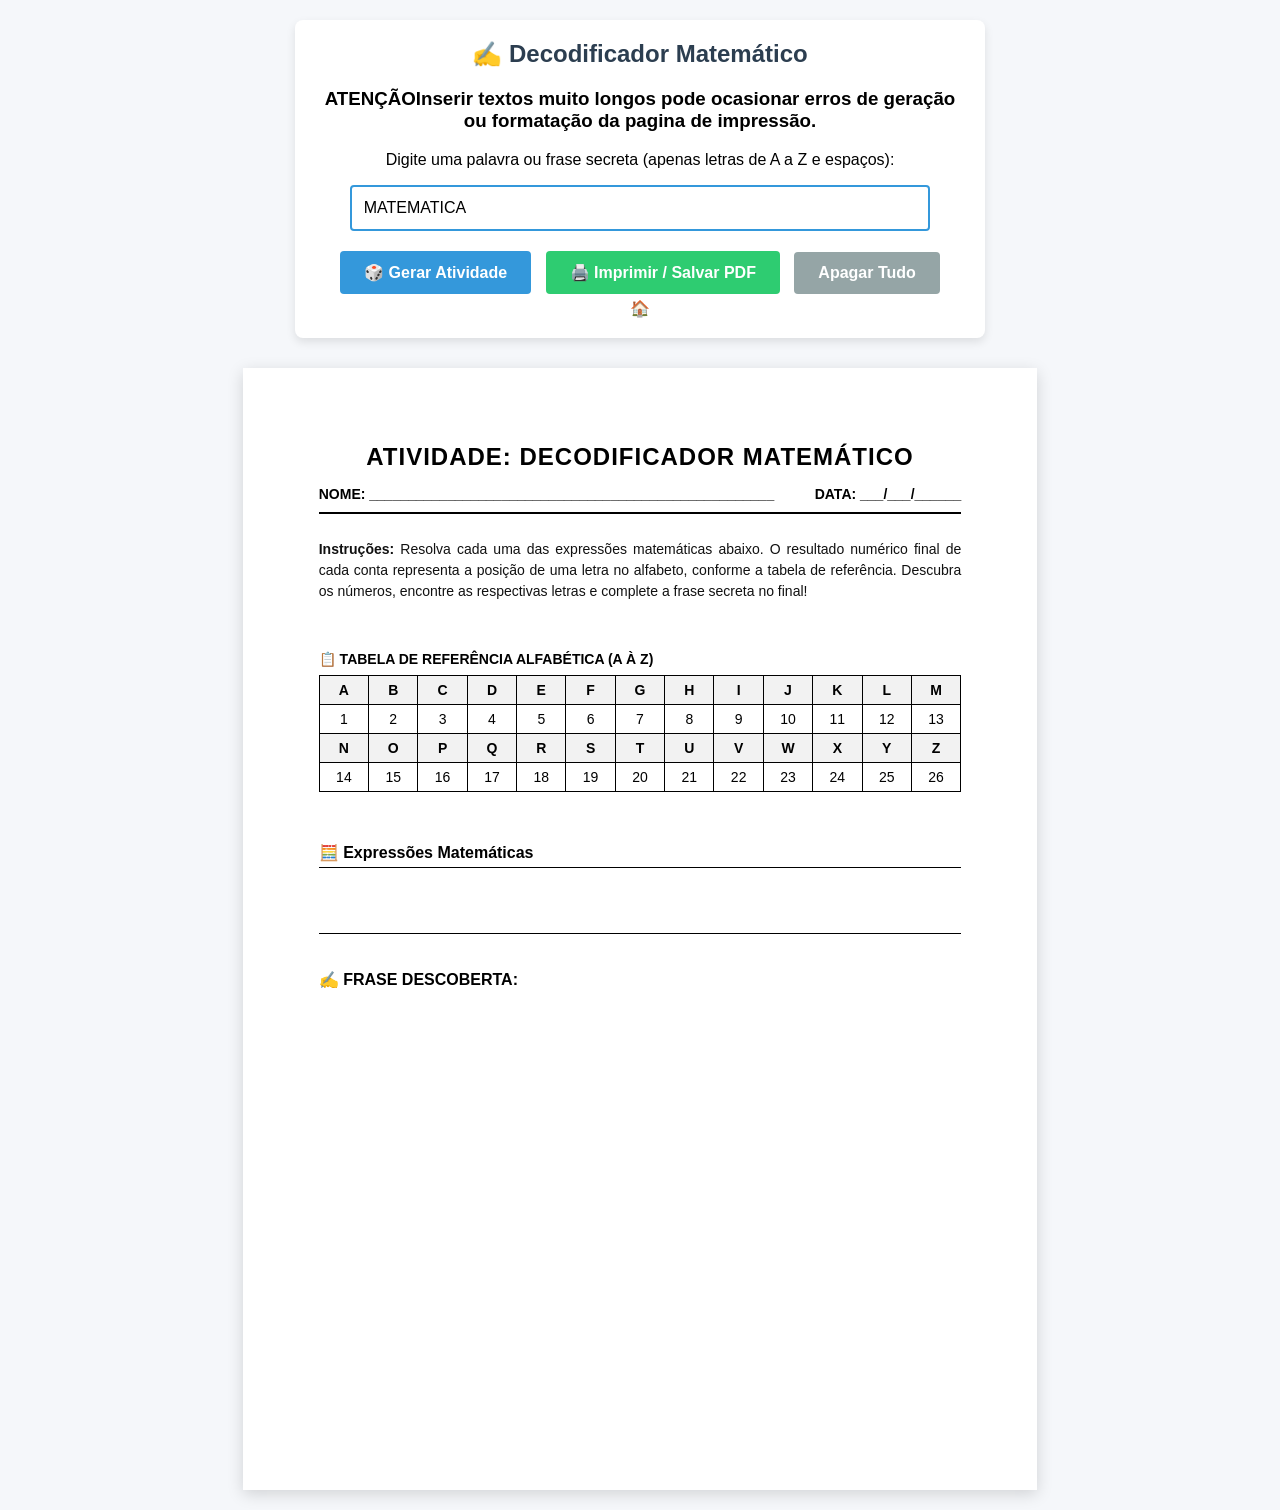
==== frases/index.html @ 12d1a365 "Update index.html" ====
<!DOCTYPE html>
<html lang="pt-BR">
<head>
    <meta charset="UTF-8">
    <meta name="viewport" content="width=device-width, initial-scale=1.0">
    <title>Decodificador Matemático</title>
    <!-- Vinculação do arquivo CSS externo -->
    <link rel="stylesheet" href="style.css">
</head>
<body>

    <!-- Painel de Entrada de Texto (Não aparece no papel) -->
    <div class="no-print-area">
        <h2>✍️ Decodificador Matemático</h2>
        <h3><strong>ATENÇÃO</strong>Inserir textos muito longos pode ocasionar erros de geração ou formatação da pagina de impressão.</h3>
        <p>Digite uma palavra ou frase secreta (apenas letras de A a Z e espaços):</p>
        <input type="text" id="userPhrase" class="input-box" value="MATEMATICA" placeholder="Ex: ESTUDAR E BOM">
        <br>
        
        <!-- Botões Separados conforme solicitado -->
        <button class="btn" style="background-color: #3498db;" onclick="buildActivity()">🎲 Gerar Atividade</button>
        <button class="btn" style="background-color: #2ecc71;" onclick="window.print()">🖨️ Imprimir / Salvar PDF</button>
        <button class="btn" style="background-color: #95a5a6;" onclick="document.getElementById('userPhrase').value=''; document.getElementById('userPhrase').focus();">Apagar Tudo</button>
        <a href="https://profpablosanches.github.io/bingo/index.html" class="btn">🏠</a>
    </div>

    <!-- Página Única de Atividade (A4) -->
    <div class="a4-page">
        <div class="header">
            <h1>ATIVIDADE: DECODIFICADOR MATEMÁTICO</h1>
            <div class="student-info">
                <span>NOME: ____________________________________________________</span>
                <span>DATA: ___/___/______</span>
            </div>
        </div>

        <div class="instructions">
            <strong>Instruções:</strong> Resolva cada uma das expressões matemáticas abaixo. O resultado numérico final de cada conta representa a posição de uma letra no alfabeto, conforme a tabela de referência. Descubra os números, encontre as respectivas letras e complete a frase secreta no final!
        </div>

        <!-- Tabela Fixa de Referência Alfabética -->
        <div class="alphabet-table-wrapper">
            <h3>📋 Tabela de Referência Alfabética (A à Z)</h3>
            <table class="alphabet-table">
                <tr>
                    <th>A</th><th>B</th><th>C</th><th>D</th><th>E</th><th>F</th><th>G</th><th>H</th><th>I</th><th>J</th><th>K</th><th>L</th><th>M</th>
                </tr>
                <tr>
                    <td>1</td><td>2</td><td>3</td><td>4</td><td>5</td><td>6</td><td>7</td><td>8</td><td>9</td><td>10</td><td>11</td><td>12</td><td>13</td>
                </tr>
                <tr>
                    <th>N</th><th>O</th><th>P</th><th>Q</th><th>R</th><th>S</th><th>T</th><th>U</th><th>V</th><th>W</th><th>X</th><th>Y</th><th>Z</th>
                </tr>
                <tr>
                    <td>14</td><td>15</td><td>16</td><td>17</td><td>18</td><td>19</td><td>20</td><td>21</td><td>22</td><td>23</td><td>24</td><td>25</td><td>26</td>
                </tr>
            </table>
        </div>

        <!-- Seção Dinâmica de Perguntas -->
        <div class="questions-container">
            <h3>🧮 Expressões Matemáticas</h3>
            <div class="questions-grid" id="mathQuestions">
                <!-- Preenchido dinamicamente via JS -->
            </div>
        </div>

        <!-- Lacunas Dinâmicas para a Palavra Final -->
        <div class="phrase-answer-zone">
            <p>✍️ FRASE DESCOBERTA:</p>
            <div class="letter-slots" id="answerSlots">
                <!-- Preenchido dinamicamente via JS -->
            </div>
        </div>
    </div>

    <!-- Vinculação do arquivo JavaScript externo -->
    <script src="script.js"></script>
</body>
</html>
---- frases/style.css ----
/* --- Configurações Gerais de Tela --- */
body {
    font-family: 'Segoe UI', Arial, sans-serif;
    background-color: #f5f7fa;
    margin: 0;
    padding: 20px;
    display: flex;
    flex-direction: column;
    align-items: center;
}

/* Painel de Entrada do Professor (Ocultado na Impressão) */
.no-print-area {
    background: white;
    padding: 20px;
    border-radius: 8px;
    box-shadow: 0 4px 10px rgba(0,0,0,0.1);
    margin-bottom: 30px;
    width: 100%;
    max-width: 650px;
    text-align: center;
}

.no-print-area h2 { 
    margin-top: 0; 
    color: #2c3e50; 
}

.input-box {
    width: 85%;
    padding: 12px;
    font-size: 16px;
    border: 2px solid #3498db;
    border-radius: 4px;
    text-transform: uppercase;
    margin-bottom: 15px;
    outline: none;
}

.btn {
    color: white;
    padding: 12px 24px;
    font-size: 16px;
    border: none;
    border-radius: 4px;
    cursor: pointer;
    font-weight: bold;
    transition: background 0.2s;
    margin: 5px;
}

.btn:hover { 
    filter: brightness(0.9);
}

/* --- Estrutura da Folha de Impressão A4 --- */
.a4-page {
    background: white;
    width: 210mm;
    min-height: 297mm;
    padding: 20mm;
    box-sizing: border-box;
    box-shadow: 0 4px 15px rgba(0,0,0,0.15);
    display: flex;
    flex-direction: column;
    align-items: center;
}

.header {
    width: 100%;
    border-bottom: 2px solid #000;
    padding-bottom: 10px;
    margin-bottom: 25px;
}

.header h1 { 
    margin: 0; 
    font-size: 24px; 
    text-align: center; 
    letter-spacing: 1px; 
}

.student-info {
    display: flex;
    justify-content: space-between;
    margin-top: 15px;
    font-size: 14px;
    font-weight: bold;
}

.instructions {
    font-size: 14px;
    color: #111;
    margin-bottom: 20px;
    line-height: 1.5;
    text-align: justify;
}

/* Tabela de Referência A-Z */
.alphabet-table-wrapper {
    margin: 15px 0 35px 0;
    width: 100%;
}

.alphabet-table-wrapper h3 {
    font-size: 14px;
    margin-bottom: 8px;
    text-transform: uppercase;
}

.alphabet-table {
    width: 100%;
    border-collapse: collapse;
    text-align: center;
}

.alphabet-table th, .alphabet-table td {
    border: 1px solid #000;
    padding: 6px 2px;
    font-size: 14px;
}

.alphabet-table th {
    background-color: #f2f2f2;
    font-weight: bold;
}

/* Estrutura das Questões Matemáticas */
.questions-container {
    width: 100%;
}

.questions-container h3 {
    border-bottom: 1px solid #000;
    padding-bottom: 5px;
    margin-bottom: 20px;
    font-size: 16px;
}

.questions-grid {
    display: grid;
    grid-template-columns: 1fr 1fr;
    gap: 22px 40px;
}

.question-item {
    font-size: 16px;
    display: flex;
    align-items: center;
}

.blank-line {
    flex-grow: 1;
    border-bottom: 1px dashed #000;
    margin-left: 8px;
    height: 20px;
}

/* Espaço para a resposta da Frase Secreta */
.phrase-answer-zone {
    width: 100%;
    margin-top: 45px;
    border-top: 1px solid #000;
    padding-top: 20px;
}

.phrase-answer-zone p {
    font-weight: bold;
    font-size: 16px;
    margin-bottom: 15px;
}

/* Formatação inteligente para que as lacunas caibam na folha A4 com espaçamento simples */
.letter-slots {
    font-size: 22px;
    line-height: 1; /* Configurado para espaçamento simples */
    display: flex;
    flex-wrap: wrap; 
    gap: 15px 2px;  
}

/* Alinhamento visual das lacunas individuais */
.letter-slots span {
    display: inline-block;
    white-space: nowrap; 
}

/* --- Regras para Impressão Física 🖨️ --- */
@media print {
    body { 
        background-color: transparent; 
        padding: 0; 
    }
    .no-print-area { 
        display: none !important; 
    }
    .a4-page { 
        box-shadow: none; 
        padding: 0; 
        width: 100%; 
        min-height: auto; 
    }
    .questions-grid { 
        page-break-inside: avoid; 
    }
}
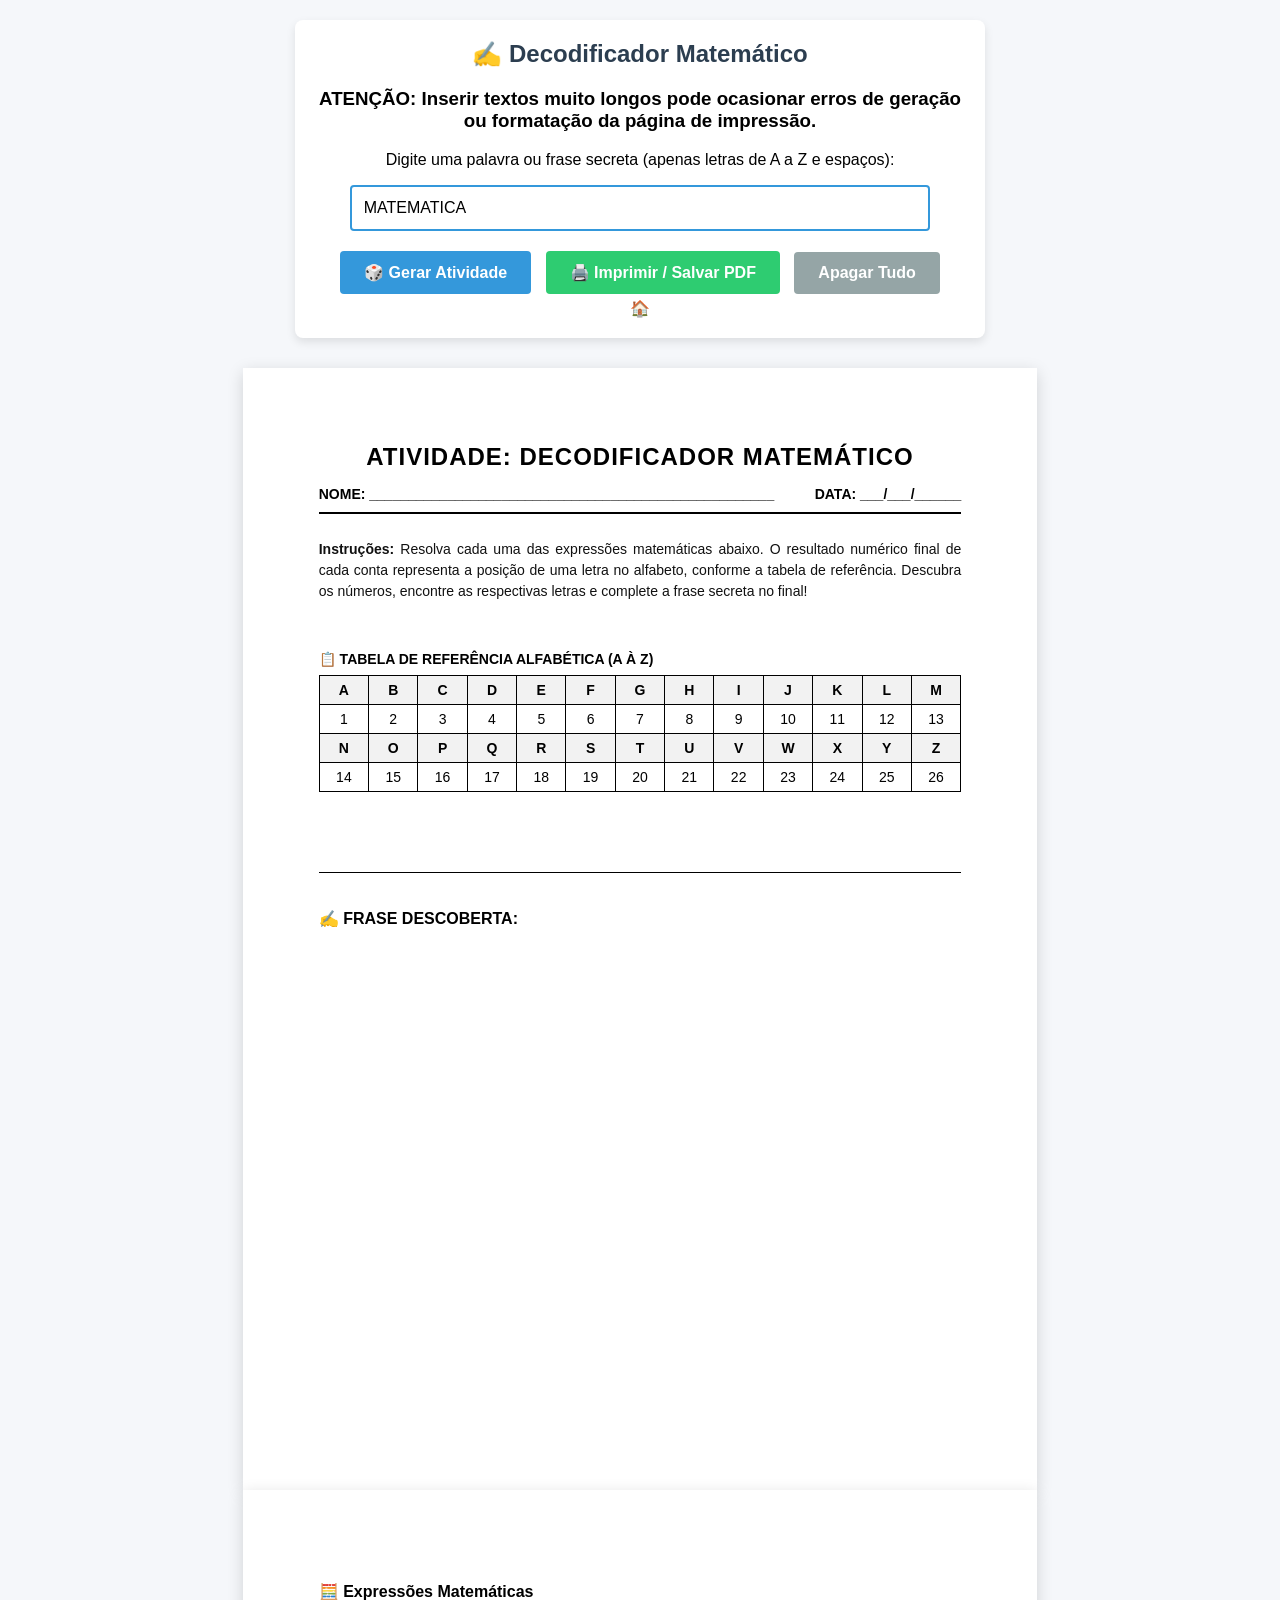
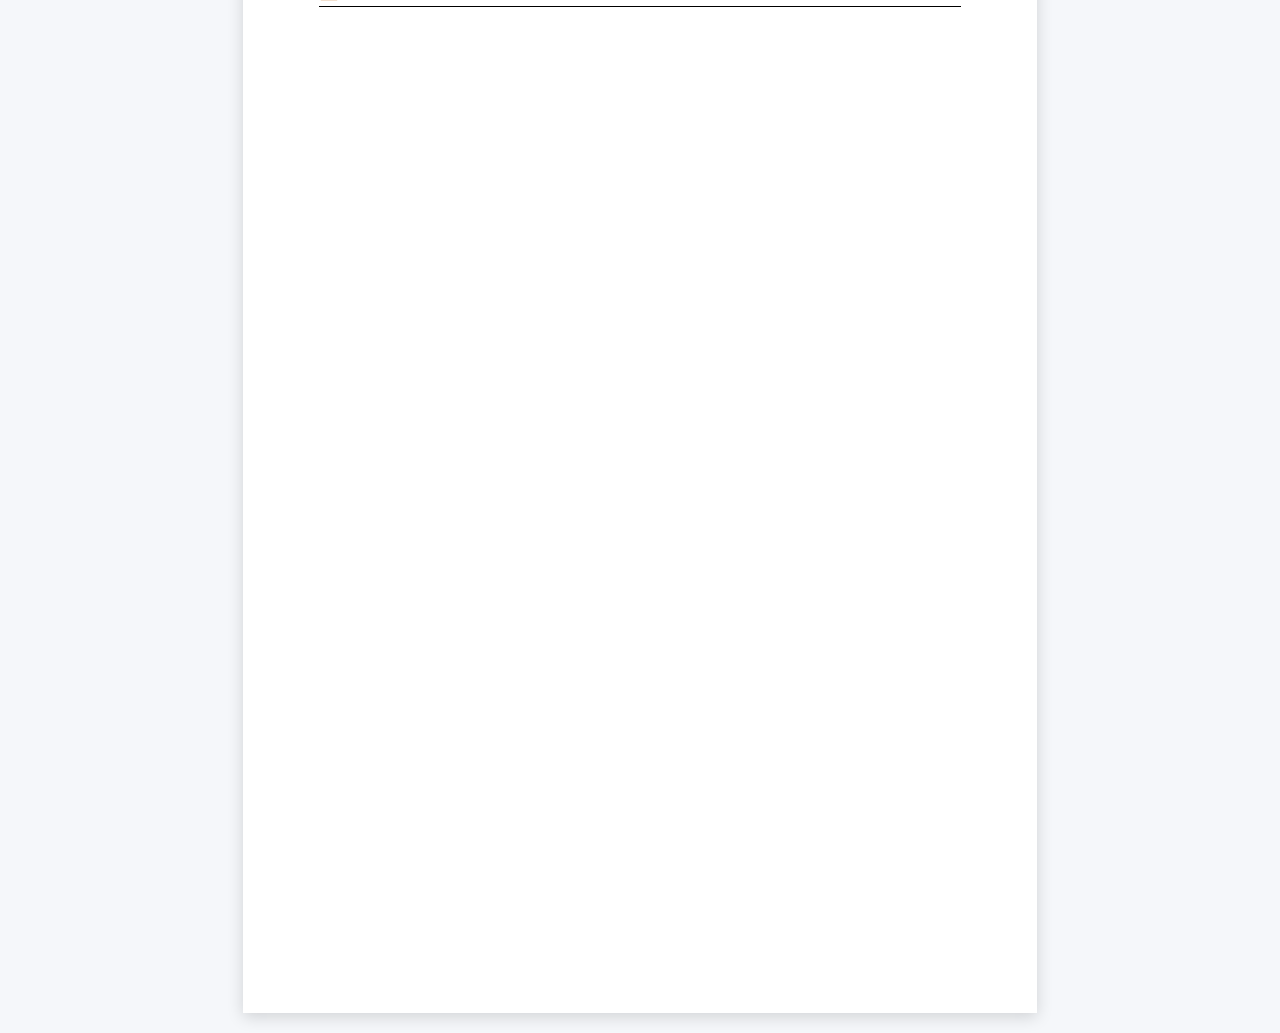
==== commit 4ce73cb3: "Update index.html" ====
--- a/frases/index.html
+++ b/frases/index.html
@@ -12,19 +12,19 @@
     <!-- Painel de Entrada de Texto (Não aparece no papel) -->
     <div class="no-print-area">
         <h2>✍️ Decodificador Matemático</h2>
-        <h3><strong>ATENÇÃO</strong>Inserir textos muito longos pode ocasionar erros de geração ou formatação da pagina de impressão.</h3>
+        <h3><strong>ATENÇÃO:</strong> Inserir textos muito longos pode ocasionar erros de geração ou formatação da página de impressão.</h3>
         <p>Digite uma palavra ou frase secreta (apenas letras de A a Z e espaços):</p>
         <input type="text" id="userPhrase" class="input-box" value="MATEMATICA" placeholder="Ex: ESTUDAR E BOM">
         <br>
         
-        <!-- Botões Separados conforme solicitado -->
+        <!-- Botões Separados -->
         <button class="btn" style="background-color: #3498db;" onclick="buildActivity()">🎲 Gerar Atividade</button>
         <button class="btn" style="background-color: #2ecc71;" onclick="window.print()">🖨️ Imprimir / Salvar PDF</button>
         <button class="btn" style="background-color: #95a5a6;" onclick="document.getElementById('userPhrase').value=''; document.getElementById('userPhrase').focus();">Apagar Tudo</button>
         <a href="https://profpablosanches.github.io/bingo/index.html" class="btn">🏠</a>
     </div>
 
-    <!-- Página Única de Atividade (A4) -->
+    <!-- PÁGINA 1 (A4) - Cabeçalho, Orientações, Tabela e Frase Descoberta -->
     <div class="a4-page">
         <div class="header">
             <h1>ATIVIDADE: DECODIFICADOR MATEMÁTICO</h1>
@@ -57,18 +57,21 @@
             </table>
         </div>
 
-        <!-- Seção Dinâmica de Perguntas -->
+        <!-- Espaço para a resposta da Frase Secreta (Mudou para antes das expressões) -->
+        <div class="phrase-answer-zone">
+            <p>✍️ FRASE DESCOBERTA:</p>
+            <div class="letter-slots" id="answerSlots">
+                <!-- Preenchido dinamicamente via JS -->
+            </div>
+        </div>
+    </div>
+
+    <!-- PÁGINA 2 (A4) - Apenas as Expressões Matemáticas -->
+    <div class="a4-page">
+        <!-- Seção Dinâmica de Perguntas (Agora isolada e empurrada corretamente) -->
         <div class="questions-container">
             <h3>🧮 Expressões Matemáticas</h3>
             <div class="questions-grid" id="mathQuestions">
-                <!-- Preenchido dinamicamente via JS -->
-            </div>
-        </div>
-
-        <!-- Lacunas Dinâmicas para a Palavra Final -->
-        <div class="phrase-answer-zone">
-            <p>✍️ FRASE DESCOBERTA:</p>
-            <div class="letter-slots" id="answerSlots">
                 <!-- Preenchido dinamicamente via JS -->
             </div>
         </div>
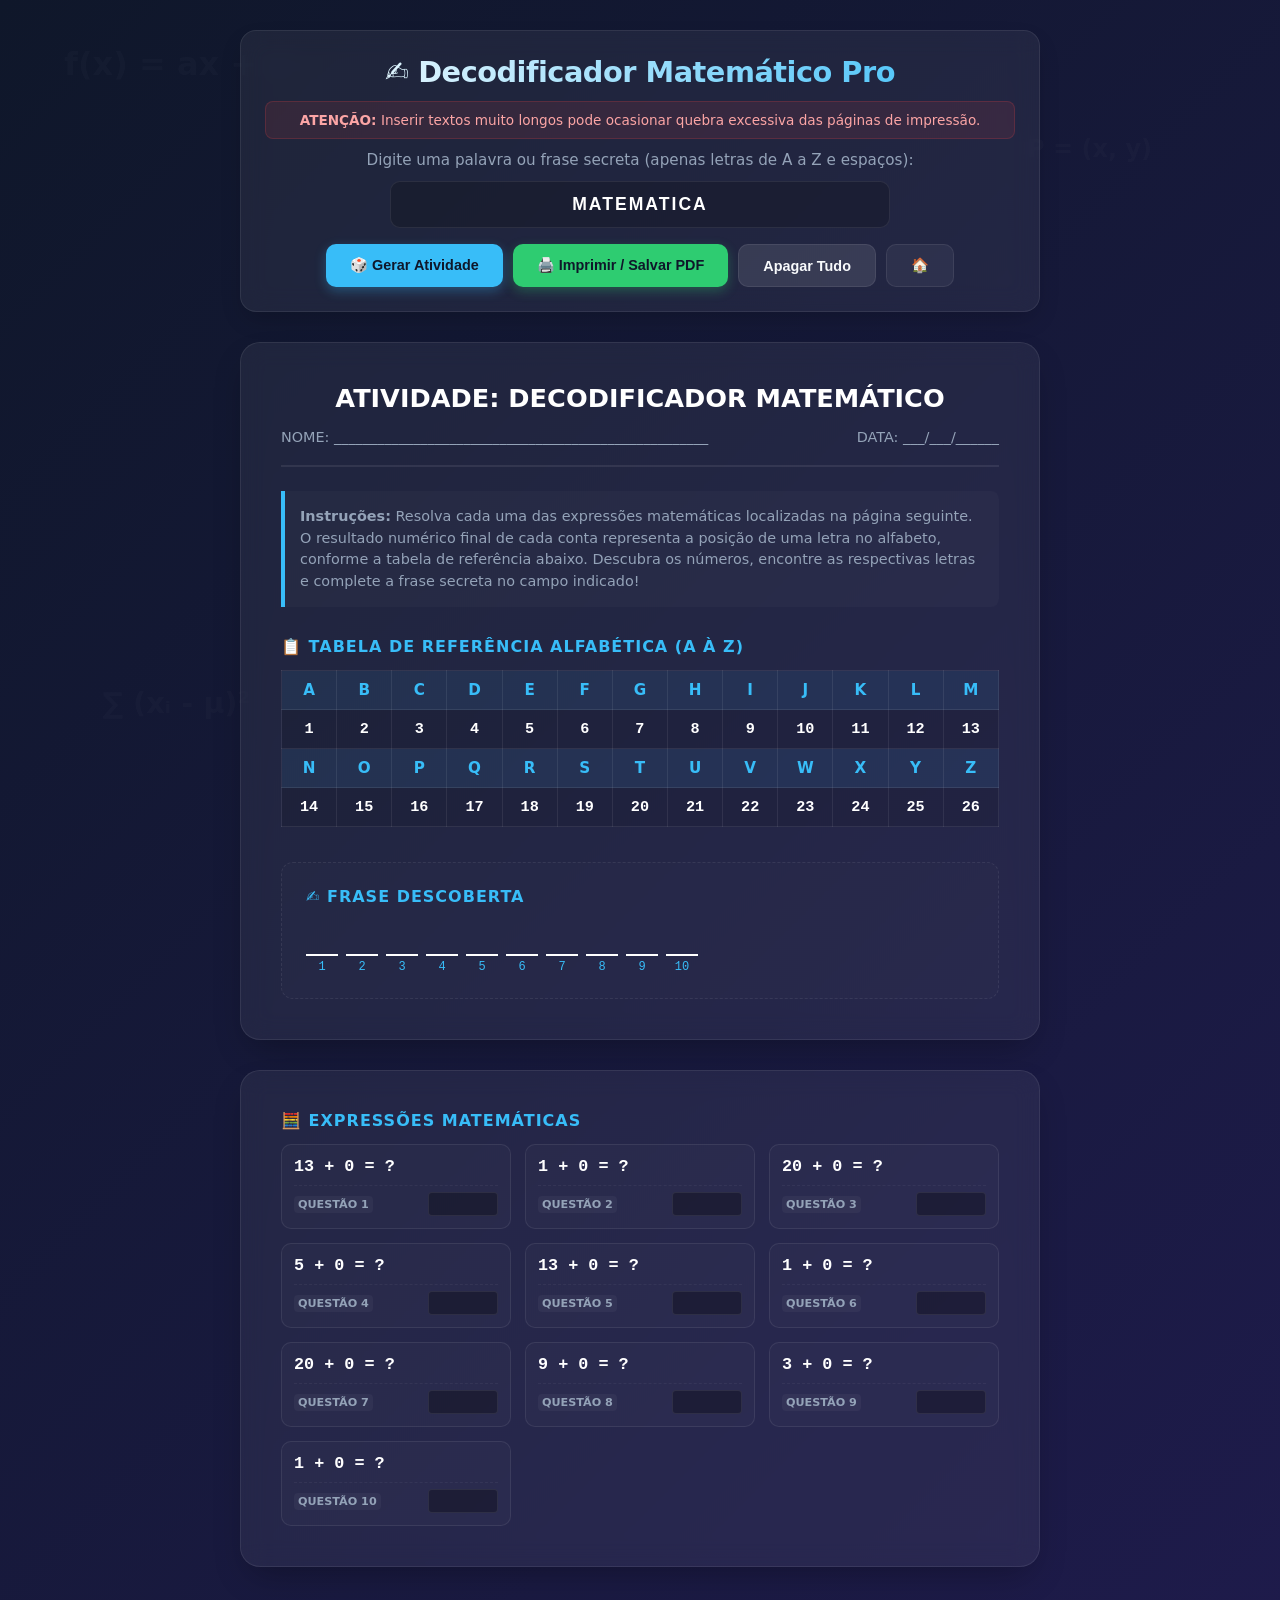
==== commit efa87415: "Update index.html Alterações:  ø Template; ø Formatação de Impressão." ====
--- a/frases/index.html
+++ b/frases/index.html
@@ -1,30 +1,357 @@
 <!DOCTYPE html>
-<html lang="pt-BR">
+<html lang="pt-br">
 <head>
     <meta charset="UTF-8">
     <meta name="viewport" content="width=device-width, initial-scale=1.0">
-    <title>Decodificador Matemático</title>
-    <!-- Vinculação do arquivo CSS externo -->
-    <link rel="stylesheet" href="style.css">
+    <title>Decodificador Matemático Pro</title>
+    <style>
+        :root {
+            --bg-gradient: linear-gradient(135deg, #0f172a 0%, #1e1b4b 100%);
+            --card-bg: rgba(255, 255, 255, 0.06);
+            --card-border: rgba(255, 255, 255, 0.08);
+            --text-main: #f8fafc;
+            --text-muted: #94a3b8;
+            --accent: #38bdf8;
+            --accent-hover: #0ea5e9;
+            --btn-bg: rgba(255, 255, 255, 0.04);
+            --danger: #ef4444;
+            --success: #2ecc71;
+        }
+
+        * {
+            box-sizing: border-box;
+            margin: 0;
+            padding: 0;
+        }
+
+        body {
+            font-family: 'Inter', system-ui, -apple-system, sans-serif;
+            background: var(--bg-gradient);
+            color: var(--text-main);
+            display: flex;
+            flex-direction: column;
+            align-items: center;
+            min-height: 100vh;
+            overflow-x: hidden;
+            overflow-y: auto;
+            position: relative;
+            padding: 30px 15px;
+        }
+
+        /* Fundo matemático sutil */
+        .math-bg {
+            position: fixed;
+            top: 0; left: 0; width: 100%; height: 100%;
+            z-index: 0;
+            pointer-events: none;
+            overflow: hidden;
+            user-select: none;
+            opacity: 0.02;
+            color: var(--text-main);
+            font-weight: 600;
+        }
+        .formula { position: absolute; white-space: nowrap; }
+
+        /* Painel de Controle Superior */
+        .no-print-area {
+            background: var(--card-bg);
+            border: 1px solid var(--card-border);
+            backdrop-filter: blur(12px);
+            -webkit-backdrop-filter: blur(12px);
+            padding: 24px;
+            border-radius: 16px;
+            margin-bottom: 30px;
+            width: 100%;
+            max-width: 800px;
+            box-shadow: 0 10px 25px -5px rgba(0,0,0,0.2);
+            z-index: 10;
+            text-align: center;
+        }
+
+        .no-print-area h2 {
+            font-size: 1.8rem;
+            font-weight: 800;
+            letter-spacing: -0.5px;
+            background: linear-gradient(to right, #fff, var(--accent));
+            -webkit-background-clip: text;
+            -webkit-text-fill-color: transparent;
+            margin-bottom: 6px;
+        }
+
+        .no-print-area h3 {
+            background: rgba(239, 68, 68, 0.1);
+            border: 1px solid rgba(239, 68, 68, 0.2);
+            color: #fca5a5;
+            font-size: 0.85rem;
+            padding: 10px;
+            border-radius: 8px;
+            margin: 12px 0;
+            font-weight: 500;
+        }
+
+        .no-print-area p {
+            color: var(--text-muted);
+            font-size: 0.95rem;
+            margin-bottom: 12px;
+        }
+
+        .input-box {
+            width: 100%;
+            max-width: 500px;
+            padding: 12px 16px;
+            background: rgba(0, 0, 0, 0.2);
+            border: 1px solid var(--card-border);
+            border-radius: 10px;
+            color: white;
+            text-align: center;
+            font-size: 1.1rem;
+            font-weight: 700;
+            letter-spacing: 2px;
+            text-transform: uppercase;
+            transition: all 0.2s;
+            margin-bottom: 16px;
+        }
+
+        .btn-group {
+            display: flex;
+            flex-wrap: wrap;
+            gap: 10px;
+            justify-content: center;
+        }
+
+        .btn {
+            padding: 12px 24px;
+            border: none;
+            border-radius: 10px;
+            cursor: pointer;
+            font-weight: 700;
+            font-size: 0.9rem;
+            transition: all 0.2s cubic-bezier(0.4, 0, 0.2, 1);
+            color: #0f172a;
+            display: inline-flex;
+            align-items: center;
+            justify-content: center;
+            text-decoration: none;
+            gap: 6px;
+        }
+        .btn:hover { transform: translateY(-2px); opacity: 0.95; }
+        .btn-blue { background-color: var(--accent); color: #0f172a; box-shadow: 0 4px 12px rgba(56, 189, 248, 0.3); }
+        .btn-green { background-color: var(--success); color: #0f172a; box-shadow: 0 4px 12px rgba(46, 204, 113, 0.3); }
+        .btn-gray { background-color: rgba(255,255,255,0.1); color: var(--text-main); border: 1px solid var(--card-border); }
+        .btn-home { background-color: rgba(255,255,255,0.05); color: var(--text-muted); border: 1px solid var(--card-border); }
+
+        /* Estilização das Páginas A4 (Visual do App) */
+        .a4-page {
+            background: var(--card-bg);
+            border: 1px solid var(--card-border);
+            backdrop-filter: blur(12px);
+            -webkit-backdrop-filter: blur(12px);
+            width: 100%;
+            max-width: 800px;
+            padding: 40px;
+            border-radius: 20px;
+            margin-bottom: 30px;
+            z-index: 2;
+            box-shadow: 0 15px 35px -10px rgba(0,0,0,0.3);
+            display: flex;
+            flex-direction: column;
+        }
+
+        .header {
+            border-bottom: 2px solid var(--card-border);
+            padding-bottom: 20px;
+            margin-bottom: 24px;
+        }
+
+        .header h1 {
+            font-size: 1.6rem;
+            font-weight: 800;
+            color: white;
+            text-align: center;
+            margin-bottom: 16px;
+        }
+
+        .student-info {
+            display: flex;
+            justify-content: space-between;
+            color: var(--text-muted);
+            font-size: 0.9rem;
+        }
+
+        .instructions {
+            background: rgba(255, 255, 255, 0.02);
+            border-left: 4px solid var(--accent);
+            padding: 15px;
+            border-radius: 0 8px 8px 0;
+            font-size: 0.9rem;
+            line-height: 1.5;
+            color: var(--text-muted);
+            margin-bottom: 30px;
+        }
+
+        .section-title {
+            font-size: 1rem;
+            font-weight: 700;
+            color: var(--accent);
+            text-transform: uppercase;
+            letter-spacing: 1px;
+            margin-bottom: 14px;
+            display: flex;
+            align-items: center;
+            gap: 8px;
+        }
+
+        /* Tabelas Alfabéticas */
+        .alphabet-table-wrapper { margin-bottom: 35px; }
+        .alphabet-table { width: 100%; border-collapse: collapse; margin-top: 8px; font-size: 0.95rem; }
+        .alphabet-table th, .alphabet-table td { border: 1px solid var(--card-border); padding: 10px 4px; text-align: center; }
+        .alphabet-table th { background: rgba(56, 189, 248, 0.08); color: var(--accent); }
+        .alphabet-table td { background: rgba(0,0,0,0.1); color: white; font-family: 'Courier New', monospace; font-weight: 700; }
+
+        /* Espaço para a Frase Secreta */
+        .phrase-answer-zone { background: rgba(255, 255, 255, 0.01); border: 1px dashed var(--card-border); padding: 24px; border-radius: 12px; }
+        .letter-slots { display: flex; flex-wrap: wrap; gap: 12px 8px; justify-content: flex-start; }
+        .slot-container { display: inline-flex; flex-direction: column; align-items: center; width: 32px; }
+        .slot-line { width: 100%; height: 36px; border-bottom: 2px solid white; margin-bottom: 4px; }
+        .slot-index { font-size: 0.75rem; color: var(--accent); font-family: 'Courier New', monospace; }
+        .slot-space { width: 16px; }
+
+        /* Grid de Expressões Matemáticas na Web */
+        .questions-container { width: 100%; }
+        .questions-grid {
+            display: grid;
+            grid-template-columns: repeat(3, 1fr);
+            gap: 14px;
+            margin-top: 10px;
+        }
+
+        .question-item {
+            background: rgba(255, 255, 255, 0.02);
+            border: 1px solid var(--card-border);
+            padding: 12px;
+            border-radius: 10px;
+            display: flex;
+            flex-direction: column;
+            justify-content: space-between;
+            height: 85px;
+        }
+        
+        .question-text { font-size: 1.05rem; font-weight: 700; color: white; font-family: 'Courier New', monospace; }
+        .question-bottom { display: flex; justify-content: space-between; align-items: center; margin-top: 6px; border-top: 1px dashed rgba(255,255,255,0.05); padding-top: 6px; }
+        .question-id { font-size: 0.7rem; font-weight: bold; color: var(--text-muted); background: rgba(255,255,255,0.04); padding: 2px 4px; border-radius: 4px; }
+        .answer-box { width: 70px; height: 24px; border: 1px solid var(--card-border); background: rgba(0,0,0,0.3); border-radius: 4px; }
+
+        /* Elemento invisível na web */
+        .page-break { display: none; }
+
+        /* CONFIGURAÇÕES DE IMPRESSÃO ANTI-CORTE */
+        @media print {
+            html, body {
+                background: white !important;
+                color: black !important;
+                display: block !important;
+                padding: 0 !important;
+                margin: 0 !important;
+            }
+            
+            .no-print-area, .math-bg { display: none !important; }
+            
+            .a4-page {
+                background: white !important;
+                color: black !important;
+                border: none !important;
+                box-shadow: none !important;
+                padding: 12mm 15mm !important;
+                margin: 0 !important;
+                width: 100% !important;
+                max-width: 100% !important;
+                display: block !important;
+                backdrop-filter: none !important;
+                -webkit-backdrop-filter: none !important;
+            }
+
+            /* Forçador físico de quebra da página 1 para a página 2 */
+            .page-break {
+                display: block !important;
+                height: 0 !important;
+                page-break-after: always !important;
+                break-after: page !important;
+            }
+
+            .header h1 { color: black !important; font-size: 1.4rem !important; }
+            .student-info { color: #333 !important; }
+            .student-info span { border-bottom: 1px solid #000; }
+            
+            .instructions { background: #f5f5f5 !important; border-left: 4px solid #000 !important; color: #222 !important; margin-bottom: 20px !important; }
+            .section-title { color: black !important; border-bottom: 1px solid black; padding-bottom: 2px; }
+            
+            .alphabet-table th { background: #e5e5e5 !important; color: black !important; border: 1px solid black !important; padding: 6px 2px !important; }
+            .alphabet-table td { background: white !important; color: black !important; border: 1px solid black !important; padding: 6px 2px !important; }
+            
+            .phrase-answer-zone { border: 1px dashed black !important; background: white !important; padding: 15px !important; }
+            .slot-line { border-bottom: 2px solid black !important; height: 30px !important; }
+            .slot-index { color: black !important; }
+
+            /* MODIFICAÇÃO CRÍTICA: Desativa o Grid que causava o corte e usa blocos in-line */
+            .questions-grid { 
+                display: block !important; 
+                width: 100% !important;
+                margin-top: 15px !important;
+            }
+            
+            .question-item { 
+                display: inline-block !important; /* Técnica infalível anti-corte */
+                vertical-align: top !important;
+                background: white !important; 
+                border: 1px solid #000 !important; 
+                width: 31% !important; /* Divide o espaço perfeitamente em 3 colunas fluídas */
+                margin-right: 2% !important;
+                margin-bottom: 12px !important;
+                height: 75px !important; 
+                padding: 8px !important;
+                
+                /* Força o navegador a nunca cortar este bloco ao meio */
+                page-break-inside: avoid !important;
+                break-inside: avoid !important; 
+            }
+            
+            /* Remove a margem direita do último bloco de cada linha virtual */
+            .question-item:nth-child(3n) {
+                margin-right: 0 !important;
+            }
+            
+            .question-text { color: black !important; font-size: 0.95rem !important; }
+            .question-id { color: black !important; background: #eee !important; font-size: 0.65rem !important; }
+            .answer-box { border: 1px solid black !important; background: white !important; width: 65px !important; height: 22px !important; }
+        }
+
+        /* Ajustes Responsivos Web */
+        @media (max-width: 700px) { .questions-grid { grid-template-columns: repeat(2, 1fr); } }
+        @media (max-width: 480px) { .questions-grid { grid-template-columns: 1fr; } }
+    </style>
 </head>
 <body>
 
-    <!-- Painel de Entrada de Texto (Não aparece no papel) -->
+    <div class="math-bg">
+        <div class="formula" style="top: 5%; left: 5%; font-size: 2rem;">f(x) = ax + b</div>
+        <div class="formula" style="top: 15%; right: 10%; font-size: 1.5rem;">P = (x, y)</div>
+        <div class="formula" style="bottom: 20%; left: 8%; font-size: 1.8rem;">∑ (xᵢ - μ)²</div>
+    </div>
+
     <div class="no-print-area">
-        <h2>✍️ Decodificador Matemático</h2>
-        <h3><strong>ATENÇÃO:</strong> Inserir textos muito longos pode ocasionar erros de geração ou formatação da página de impressão.</h3>
+        <h2>✍️ Decodificador Matemático Pro</h2>
+        <h3><strong>ATENÇÃO:</strong> Inserir textos muito longos pode ocasionar quebra excessiva das páginas de impressão.</h3>
         <p>Digite uma palavra ou frase secreta (apenas letras de A a Z e espaços):</p>
         <input type="text" id="userPhrase" class="input-box" value="MATEMATICA" placeholder="Ex: ESTUDAR E BOM">
-        <br>
         
-        <!-- Botões Separados -->
-        <button class="btn" style="background-color: #3498db;" onclick="buildActivity()">🎲 Gerar Atividade</button>
-        <button class="btn" style="background-color: #2ecc71;" onclick="window.print()">🖨️ Imprimir / Salvar PDF</button>
-        <button class="btn" style="background-color: #95a5a6;" onclick="document.getElementById('userPhrase').value=''; document.getElementById('userPhrase').focus();">Apagar Tudo</button>
-        <a href="https://profpablosanches.github.io/bingo/index.html" class="btn">🏠</a>
+        <div class="btn-group">
+            <button class="btn btn-blue" onclick="buildActivity()">🎲 Gerar Atividade</button>
+            <button class="btn btn-green" onclick="window.print()">🖨️ Imprimir / Salvar PDF</button>
+            <button class="btn btn-gray" onclick="document.getElementById('userPhrase').value=''; document.getElementById('userPhrase').focus();">Apagar Tudo</button>
+            <a href="https://profpablosanches.github.io/bingo/index.html" class="btn btn-home">🏠</a>
+        </div>
     </div>
 
-    <!-- PÁGINA 1 (A4) - Cabeçalho, Orientações, Tabela e Frase Descoberta -->
     <div class="a4-page">
         <div class="header">
             <h1>ATIVIDADE: DECODIFICADOR MATEMÁTICO</h1>
@@ -35,12 +362,11 @@
         </div>
 
         <div class="instructions">
-            <strong>Instruções:</strong> Resolva cada uma das expressões matemáticas abaixo. O resultado numérico final de cada conta representa a posição de uma letra no alfabeto, conforme a tabela de referência. Descubra os números, encontre as respectivas letras e complete a frase secreta no final!
-        </div>
-
-        <!-- Tabela Fixa de Referência Alfabética -->
+            <strong>Instruções:</strong> Resolva cada uma das expressões matemáticas localizadas na página seguinte. O resultado numérico final de cada conta representa a posição de uma letra no alfabeto, conforme a tabela de referência abaixo. Descubra os números, encontre as respectivas letras e complete a frase secreta no campo indicado!
+        </div>
+
         <div class="alphabet-table-wrapper">
-            <h3>📋 Tabela de Referência Alfabética (A à Z)</h3>
+            <div class="section-title">📋 Tabela de Referência Alfabética (A à Z)</div>
             <table class="alphabet-table">
                 <tr>
                     <th>A</th><th>B</th><th>C</th><th>D</th><th>E</th><th>F</th><th>G</th><th>H</th><th>I</th><th>J</th><th>K</th><th>L</th><th>M</th>
@@ -57,27 +383,87 @@
             </table>
         </div>
 
-        <!-- Espaço para a resposta da Frase Secreta (Mudou para antes das expressões) -->
         <div class="phrase-answer-zone">
-            <p>✍️ FRASE DESCOBERTA:</p>
+            <div class="section-title">✍️ Frase Descoberta</div>
             <div class="letter-slots" id="answerSlots">
-                <!-- Preenchido dinamicamente via JS -->
-            </div>
+                </div>
         </div>
     </div>
 
-    <!-- PÁGINA 2 (A4) - Apenas as Expressões Matemáticas -->
+    <div class="page-break"></div>
+
     <div class="a4-page">
-        <!-- Seção Dinâmica de Perguntas (Agora isolada e empurrada corretamente) -->
         <div class="questions-container">
-            <h3>🧮 Expressões Matemáticas</h3>
+            <div class="section-title">🧮 Expressões Matemáticas</div>
             <div class="questions-grid" id="mathQuestions">
-                <!-- Preenchido dinamicamente via JS -->
-            </div>
+                </div>
         </div>
     </div>
 
-    <!-- Vinculação do arquivo JavaScript externo -->
-    <script src="script.js"></script>
+    <script>
+        function buildActivity() {
+            const frase = document.getElementById('userPhrase').value.toUpperCase();
+            const slotsContainer = document.getElementById('answerSlots');
+            const questionsContainer = document.getElementById('mathQuestions');
+            
+            slotsContainer.innerHTML = '';
+            questionsContainer.innerHTML = '';
+
+            let countPerguntas = 1;
+
+            for (let i = 0; i < frase.length; i++) {
+                const char = frase[i];
+                
+                if (char === ' ' || char === '-') {
+                    const spaceDiv = document.createElement('div');
+                    spaceDiv.className = 'slot-space';
+                    slotsContainer.appendChild(spaceDiv);
+                } else if (char.match(/[A-Z]/)) {
+                    const slotContainer = document.createElement('div');
+                    slotContainer.className = 'slot-container';
+                    
+                    const slotLine = document.createElement('div');
+                    slotLine.className = 'slot-line';
+                    
+                    const slotIndex = document.createElement('div');
+                    slotIndex.className = 'slot-index';
+                    slotIndex.innerText = countPerguntas;
+                    
+                    slotContainer.appendChild(slotLine);
+                    slotContainer.appendChild(slotIndex);
+                    slotsContainer.appendChild(slotContainer);
+
+                    const numAlfabeto = char.charCodeAt(0) - 64; 
+
+                    const questionItem = document.createElement('div');
+                    questionItem.className = 'question-item';
+                    
+                    const questionText = document.createElement('div');
+                    questionText.className = 'question-text';
+                    questionText.innerText = `${numAlfabeto} + 0 = ?`; 
+                    
+                    const questionBottom = document.createElement('div');
+                    questionBottom.className = 'question-bottom';
+                    
+                    const questionId = document.createElement('div');
+                    questionId.className = 'question-id';
+                    questionId.innerText = `QUESTÃO ${countPerguntas}`;
+                    
+                    const answerBox = document.createElement('div');
+                    answerBox.className = 'answer-box';
+
+                    questionBottom.appendChild(questionId);
+                    questionBottom.appendChild(answerBox);
+                    questionItem.appendChild(questionText);
+                    questionItem.appendChild(questionBottom);
+                    questionsContainer.appendChild(questionItem);
+
+                    countPerguntas++;
+                }
+            }
+        }
+
+        window.onload = buildActivity;
+    </script>
 </body>
 </html>
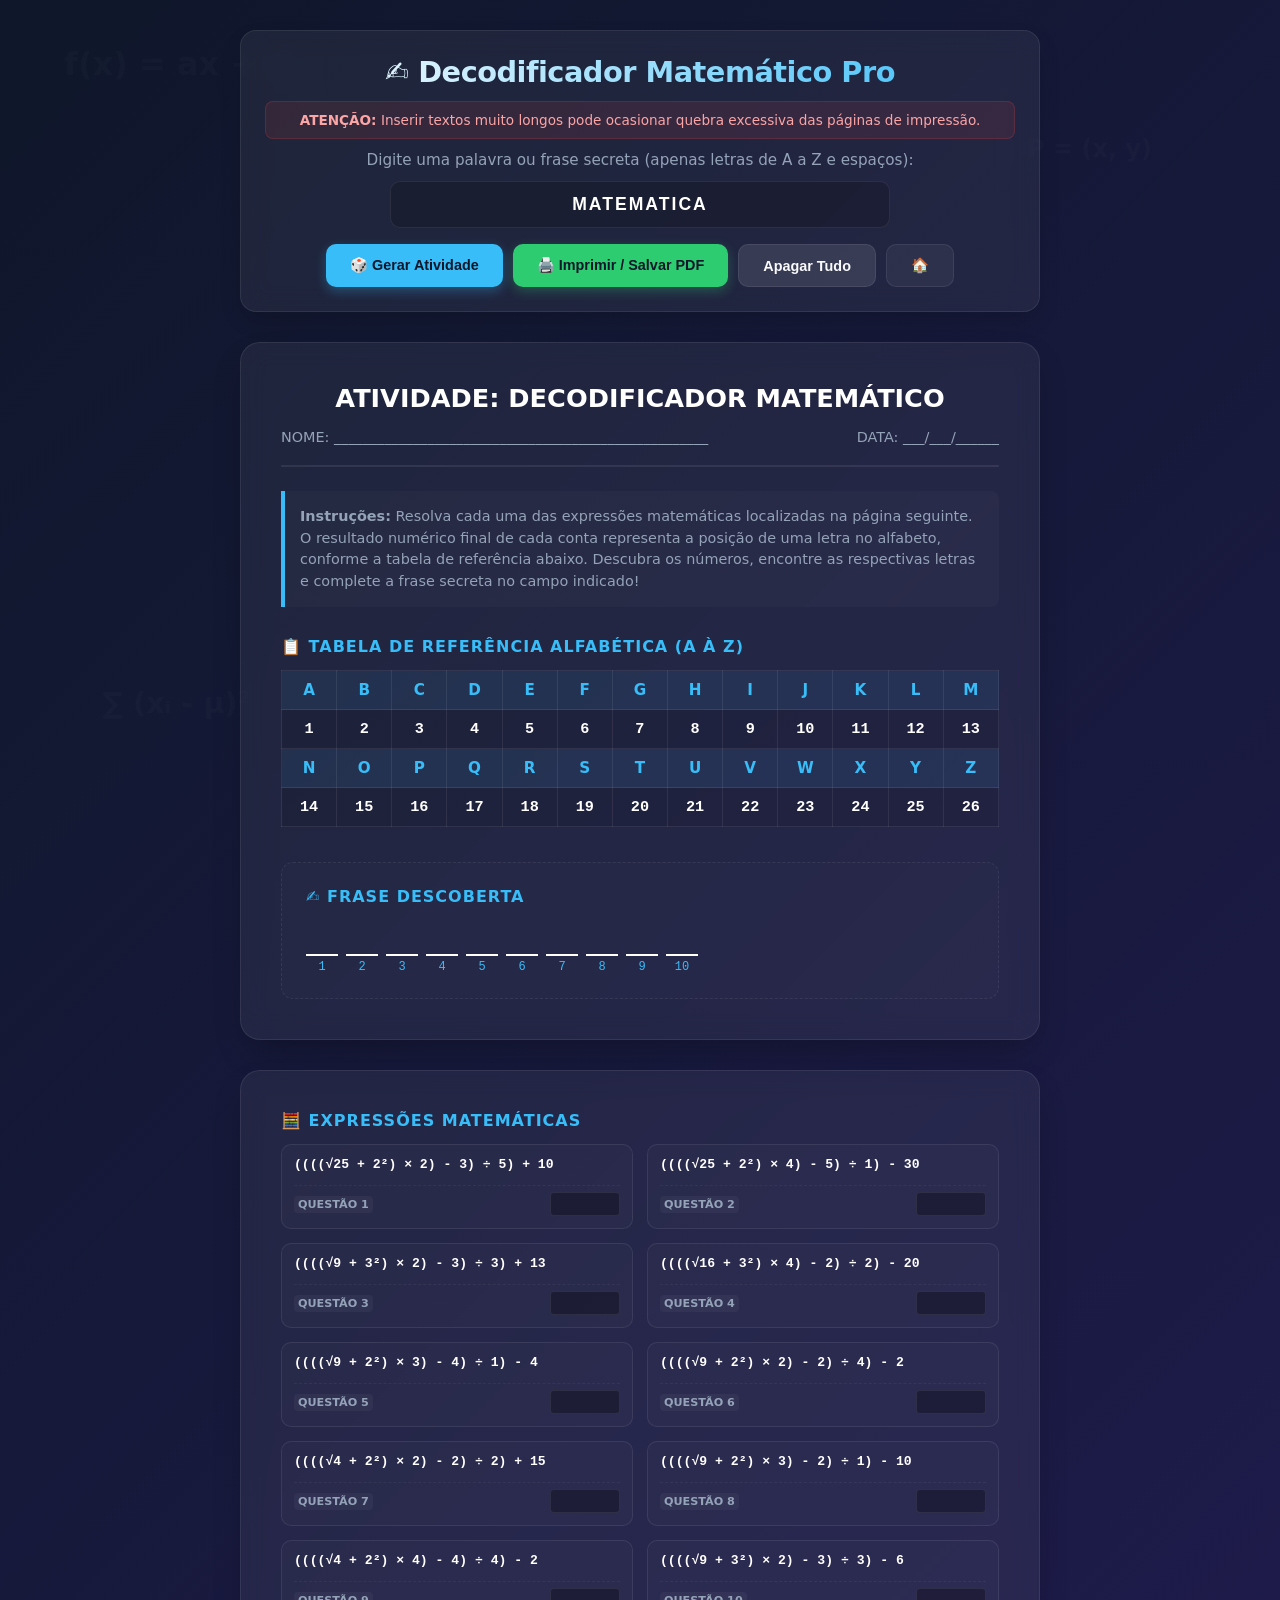
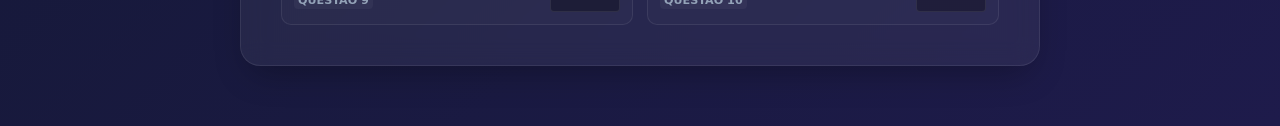
==== commit 421bc68d: "Update index.html" ====
--- a/frases/index.html
+++ b/frases/index.html
@@ -3,7 +3,7 @@
 <head>
     <meta charset="UTF-8">
     <meta name="viewport" content="width=device-width, initial-scale=1.0">
-    <title>Decodificador Matemático Pro</title>
+    <title>Decodificador Matemático</title>
     <style>
         :root {
             --bg-gradient: linear-gradient(135deg, #0f172a 0%, #1e1b4b 100%);
@@ -216,11 +216,11 @@
         .slot-index { font-size: 0.75rem; color: var(--accent); font-family: 'Courier New', monospace; }
         .slot-space { width: 16px; }
 
-        /* Grid de Expressões Matemáticas na Web */
+        /* Grid de Expressões Matemáticas na Web (2 Colunas) */
         .questions-container { width: 100%; }
         .questions-grid {
             display: grid;
-            grid-template-columns: repeat(3, 1fr);
+            grid-template-columns: repeat(2, 1fr);
             gap: 14px;
             margin-top: 10px;
         }
@@ -236,7 +236,17 @@
             height: 85px;
         }
         
-        .question-text { font-size: 1.05rem; font-weight: 700; color: white; font-family: 'Courier New', monospace; }
+        /* Ajuste na Web */
+        .question-text { 
+            font-size: 0.82rem; 
+            font-weight: 700; 
+            color: white; 
+            font-family: 'Courier New', monospace; 
+            white-space: nowrap;
+            overflow: hidden;
+            text-overflow: ellipsis;
+        }
+        
         .question-bottom { display: flex; justify-content: space-between; align-items: center; margin-top: 6px; border-top: 1px dashed rgba(255,255,255,0.05); padding-top: 6px; }
         .question-id { font-size: 0.7rem; font-weight: bold; color: var(--text-muted); background: rgba(255,255,255,0.04); padding: 2px 4px; border-radius: 4px; }
         .answer-box { width: 70px; height: 24px; border: 1px solid var(--card-border); background: rgba(0,0,0,0.3); border-radius: 4px; }
@@ -244,7 +254,7 @@
         /* Elemento invisível na web */
         .page-break { display: none; }
 
-        /* CONFIGURAÇÕES DE IMPRESSÃO ANTI-CORTE */
+        /* CONFIGURAÇÕES DE IMPRESSÃO - EM DUAS COLUNAS COM FONTE REDUZIDA */
         @media print {
             html, body {
                 background: white !important;
@@ -270,7 +280,6 @@
                 -webkit-backdrop-filter: none !important;
             }
 
-            /* Forçador físico de quebra da página 1 para a página 2 */
             .page-break {
                 display: block !important;
                 height: 0 !important;
@@ -292,41 +301,44 @@
             .slot-line { border-bottom: 2px solid black !important; height: 30px !important; }
             .slot-index { color: black !important; }
 
-            /* MODIFICAÇÃO CRÍTICA: Desativa o Grid que causava o corte e usa blocos in-line */
             .questions-grid { 
                 display: block !important; 
                 width: 100% !important;
                 margin-top: 15px !important;
             }
             
+            /* Estrutura estável de 2 colunas */
             .question-item { 
-                display: inline-block !important; /* Técnica infalível anti-corte */
+                display: inline-block !important; 
                 vertical-align: top !important;
                 background: white !important; 
                 border: 1px solid #000 !important; 
-                width: 31% !important; /* Divide o espaço perfeitamente em 3 colunas fluídas */
-                margin-right: 2% !important;
-                margin-bottom: 12px !important;
+                width: 48% !important; 
+                margin-right: 4% !important;
+                margin-bottom: 14px !important;
                 height: 75px !important; 
-                padding: 8px !important;
-                
-                /* Força o navegador a nunca cortar este bloco ao meio */
+                padding: 10px !important;
                 page-break-inside: avoid !important;
                 break-inside: avoid !important; 
             }
             
-            /* Remove a margem direita do último bloco de cada linha virtual */
-            .question-item:nth-child(3n) {
+            .question-item:nth-child(2n) {
                 margin-right: 0 !important;
             }
             
-            .question-text { color: black !important; font-size: 0.95rem !important; }
+            /* MODIFICAÇÃO DE FONTE SOLICITADA: Ultra-reduzida e segura para manter linha única */
+            .question-text { 
+                color: black !important; 
+                font-size: 0.72rem !important; /* Fonte reduzida cirurgicamente */
+                white-space: nowrap !important;
+                overflow: visible !important;
+                font-family: 'Courier New', monospace;
+            }
+
             .question-id { color: black !important; background: #eee !important; font-size: 0.65rem !important; }
             .answer-box { border: 1px solid black !important; background: white !important; width: 65px !important; height: 22px !important; }
         }
 
-        /* Ajustes Responsivos Web */
-        @media (max-width: 700px) { .questions-grid { grid-template-columns: repeat(2, 1fr); } }
         @media (max-width: 480px) { .questions-grid { grid-template-columns: 1fr; } }
     </style>
 </head>
@@ -385,8 +397,7 @@
 
         <div class="phrase-answer-zone">
             <div class="section-title">✍️ Frase Descoberta</div>
-            <div class="letter-slots" id="answerSlots">
-                </div>
+            <div class="letter-slots" id="answerSlots"></div>
         </div>
     </div>
 
@@ -395,70 +406,100 @@
     <div class="a4-page">
         <div class="questions-container">
             <div class="section-title">🧮 Expressões Matemáticas</div>
-            <div class="questions-grid" id="mathQuestions">
-                </div>
+            <div class="questions-grid" id="mathQuestions"></div>
         </div>
     </div>
 
     <script>
+        const alphabet = "ABCDEFGHIJKLMNOPQRSTUVWXYZ";
+
+        function generateMathExpression(result) {
+            const raizBase = Math.floor(Math.random() * 4) + 2; 
+            const raizValor = raizBase * raizBase;
+            let expr = `√${raizValor}`; 
+            let currentVal = raizBase;
+
+            const potBase = Math.floor(Math.random() * 2) + 2; 
+            expr = `(${expr} + ${potBase}²)`;
+            currentVal = currentVal + (potBase * potBase); 
+
+            const mult = Math.floor(Math.random() * 3) + 2;
+            expr = `(${expr} × ${mult})`;
+            currentVal = currentVal * mult;
+
+            const sub = Math.floor(Math.random() * 5) + 2; 
+            expr = `(${expr} - ${sub})`;
+            currentVal = currentVal - sub;
+
+            let divisores = [];
+            for (let i = 2; i <= 6; i++) {
+                if (currentVal % i === 0) divisores.push(i);
+            }
+            const div = divisores.length > 0 ? divisores[Math.floor(Math.random() * divisores.length)] : 1;
+            expr = `(${expr} ÷ ${div})`;
+            currentVal = Math.floor(currentVal / div);
+
+            const x = result - currentVal;
+            if (x >= 0) {
+                return `${expr} + ${x}`;
+            } else {
+                return `${expr} - ${Math.abs(x)}`;
+            }
+        }
+
         function buildActivity() {
-            const frase = document.getElementById('userPhrase').value.toUpperCase();
-            const slotsContainer = document.getElementById('answerSlots');
-            const questionsContainer = document.getElementById('mathQuestions');
-            
-            slotsContainer.innerHTML = '';
-            questionsContainer.innerHTML = '';
-
-            let countPerguntas = 1;
-
-            for (let i = 0; i < frase.length; i++) {
-                const char = frase[i];
-                
-                if (char === ' ' || char === '-') {
+            const textInput = document.getElementById('userPhrase').value.toUpperCase();
+            const cleanText = textInput.normalize("NFD").replace(/[\u0300-\u036f]/g, "").replace(/[^A-Z ]/g, '');
+
+            if (cleanText.trim().length === 0) {
+                alert("Por favor, digite uma palavra ou frase contendo letras.");
+                return;
+            }
+
+            const questionsGrid = document.getElementById('mathQuestions');
+            const answerSlots = document.getElementById('answerSlots');
+
+            questionsGrid.innerHTML = '';
+            answerSlots.innerHTML = '';
+
+            let questionCount = 1;
+
+            for (let i = 0; i < cleanText.length; i++) {
+                const char = cleanText[i];
+
+                if (char === " ") {
                     const spaceDiv = document.createElement('div');
                     spaceDiv.className = 'slot-space';
-                    slotsContainer.appendChild(spaceDiv);
-                } else if (char.match(/[A-Z]/)) {
-                    const slotContainer = document.createElement('div');
-                    slotContainer.className = 'slot-container';
-                    
-                    const slotLine = document.createElement('div');
-                    slotLine.className = 'slot-line';
-                    
-                    const slotIndex = document.createElement('div');
-                    slotIndex.className = 'slot-index';
-                    slotIndex.innerText = countPerguntas;
-                    
-                    slotContainer.appendChild(slotLine);
-                    slotContainer.appendChild(slotIndex);
-                    slotsContainer.appendChild(slotContainer);
-
-                    const numAlfabeto = char.charCodeAt(0) - 64; 
-
-                    const questionItem = document.createElement('div');
-                    questionItem.className = 'question-item';
-                    
-                    const questionText = document.createElement('div');
-                    questionText.className = 'question-text';
-                    questionText.innerText = `${numAlfabeto} + 0 = ?`; 
-                    
-                    const questionBottom = document.createElement('div');
-                    questionBottom.className = 'question-bottom';
-                    
-                    const questionId = document.createElement('div');
-                    questionId.className = 'question-id';
-                    questionId.innerText = `QUESTÃO ${countPerguntas}`;
-                    
-                    const answerBox = document.createElement('div');
-                    answerBox.className = 'answer-box';
-
-                    questionBottom.appendChild(questionId);
-                    questionBottom.appendChild(answerBox);
-                    questionItem.appendChild(questionText);
-                    questionItem.appendChild(questionBottom);
-                    questionsContainer.appendChild(questionItem);
-
-                    countPerguntas++;
+                    answerSlots.appendChild(spaceDiv);
+                } else {
+                    const charCode = alphabet.indexOf(char) + 1;
+
+                    if (charCode > 0) {
+                        const expression = generateMathExpression(charCode);
+
+                        const questionItem = document.createElement('div');
+                        questionItem.className = 'question-item';
+
+                        questionItem.innerHTML = `
+                            <div class="question-text">${expression}</div>
+                            <div class="question-bottom">
+                                <div class="question-id">QUESTÃO ${questionCount}</div>
+                                <div class="answer-box"></div>
+                            </div>
+                        `;
+                        questionsGrid.appendChild(questionItem);
+
+                        const slotContainer = document.createElement('div');
+                        slotContainer.className = 'slot-container';
+
+                        slotContainer.innerHTML = `
+                            <div class="slot-line"></div>
+                            <div class="slot-index">${questionCount}</div>
+                        `;
+                        answerSlots.appendChild(slotContainer);
+
+                        questionCount++;
+                    }
                 }
             }
         }
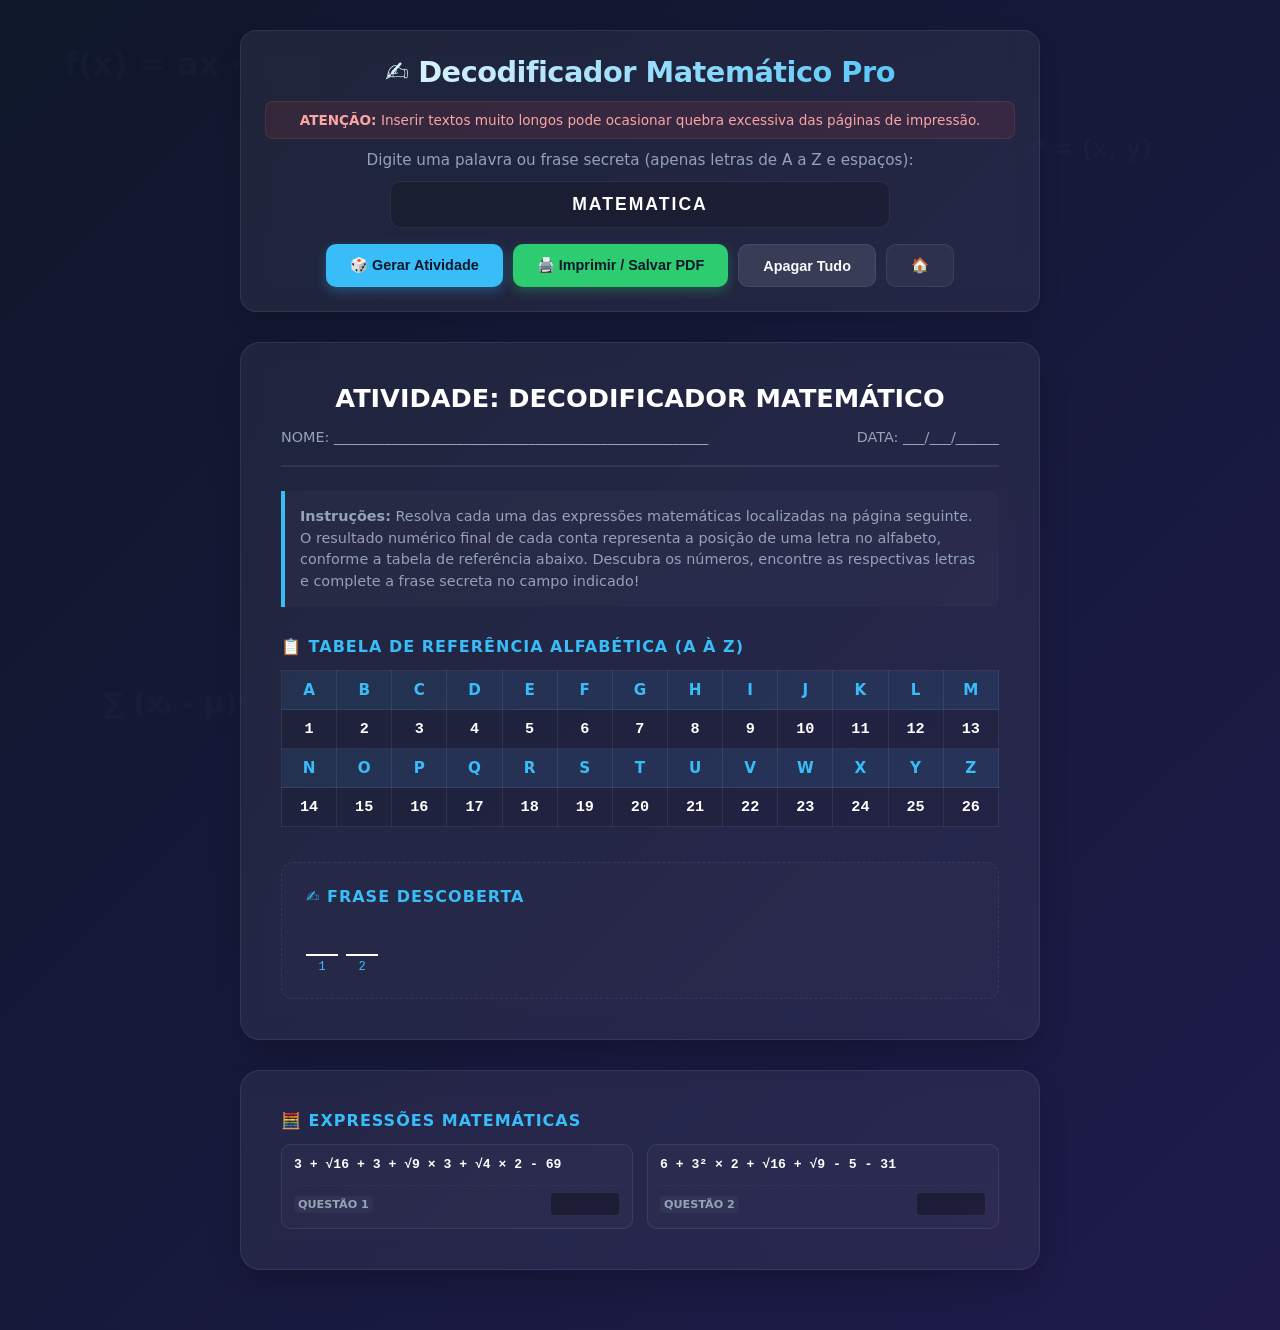
==== commit 11cc706a: "Update index.html Restruturação das expressões" ====
--- a/frases/index.html
+++ b/frases/index.html
@@ -329,7 +329,7 @@
             /* MODIFICAÇÃO DE FONTE SOLICITADA: Ultra-reduzida e segura para manter linha única */
             .question-text { 
                 color: black !important; 
-                font-size: 0.72rem !important; /* Fonte reduzida cirurgicamente */
+                font-size: 0.72rem !important; 
                 white-space: nowrap !important;
                 overflow: visible !important;
                 font-family: 'Courier New', monospace;
@@ -413,38 +413,104 @@
     <script>
         const alphabet = "ABCDEFGHIJKLMNOPQRSTUVWXYZ";
 
-        function generateMathExpression(result) {
-            const raizBase = Math.floor(Math.random() * 4) + 2; 
-            const raizValor = raizBase * raizBase;
-            let expr = `√${raizValor}`; 
-            let currentVal = raizBase;
-
-            const potBase = Math.floor(Math.random() * 2) + 2; 
-            expr = `(${expr} + ${potBase}²)`;
-            currentVal = currentVal + (potBase * potBase); 
-
-            const mult = Math.floor(Math.random() * 3) + 2;
-            expr = `(${expr} × ${mult})`;
-            currentVal = currentVal * mult;
-
-            const sub = Math.floor(Math.random() * 5) + 2; 
-            expr = `(${expr} - ${sub})`;
-            currentVal = currentVal - sub;
-
-            let divisores = [];
-            for (let i = 2; i <= 6; i++) {
-                if (currentVal % i === 0) divisores.push(i);
-            }
-            const div = divisores.length > 0 ? divisores[Math.floor(Math.random() * divisores.length)] : 1;
-            expr = `(${expr} ÷ ${div})`;
-            currentVal = Math.floor(currentVal / div);
-
-            const x = result - currentVal;
-            if (x >= 0) {
-                return `${expr} + ${x}`;
+        // NOVO MOTOR: Sem parênteses fixos e com embaralhamento real
+        function generateMathExpression(targetResult) {
+            const operacoes = ['RAIZ', 'POT', 'MULT', 'SOMA', 'SUB', 'DIV'];
+            const totalOps = Math.floor(Math.random() * 4) + 4; // de 4 a 7 operações
+            
+            let currentVal = Math.floor(Math.random() * 5) + 3; // Valor base inicial: 3 a 7
+            let tokens = [`${currentVal}`];
+            let opsUsadas = new Set();
+
+            for (let i = 0; i < totalOps - 1; i++) {
+                let op = operacoes[Math.floor(Math.random() * operacoes.length)];
+                
+                if (i === totalOps - 2 && opsUsadas.size < 3) {
+                    const restantes = operacoes.filter(o => !opsUsadas.has(o));
+                    op = restantes[Math.floor(Math.random() * restantes.length)];
+                }
+
+                switch (op) {
+                    case 'RAIZ':
+                        const baseRaiz = Math.floor(Math.random() * 3) + 2; 
+                        tokens.push('+');
+                        tokens.push(`√${baseRaiz * baseRaiz}`);
+                        currentVal += baseRaiz;
+                        opsUsadas.add('RAIZ');
+                        break;
+
+                    case 'POT':
+                        const basePot = Math.floor(Math.random() * 2) + 2; 
+                        tokens.push('+');
+                        tokens.push(`${basePot}²`);
+                        currentVal += (basePot * basePot);
+                        opsUsadas.add('POT');
+                        break;
+
+                    case 'MULT':
+                        const m = currentVal < 15 ? (Math.floor(Math.random() * 2) + 2) : 2;
+                        tokens.push('×');
+                        tokens.push(`${m}`);
+                        currentVal *= m;
+                        opsUsadas.add('MULT');
+                        break;
+
+                    case 'DIV':
+                        let divs = [];
+                        for (let d = 2; d <= 6; d++) {
+                            if (currentVal % d === 0) divs.push(d);
+                        }
+                        if (divs.length > 0) {
+                            const d = divs[Math.floor(Math.random() * divs.length)];
+                            tokens.push('÷');
+                            tokens.push(`${d}`);
+                            currentVal = Math.floor(currentVal / d);
+                            opsUsadas.add('DIV');
+                        } else {
+                            const s = Math.floor(Math.random() * 4) + 2;
+                            tokens.push('+');
+                            tokens.push(`${s}`);
+                            currentVal += s;
+                            opsUsadas.add('SOMA');
+                        }
+                        break;
+
+                    case 'SUB':
+                        const sub = Math.floor(Math.random() * 5) + 2;
+                        if (currentVal - sub > 0) {
+                            tokens.push('-');
+                            tokens.push(`${sub}`);
+                            currentVal -= sub;
+                            opsUsadas.add('SUB');
+                        } else {
+                            tokens.push('+');
+                            tokens.push(`${soma}`);
+                            currentVal += sub;
+                            opsUsadas.add('SOMA');
+                        }
+                        break;
+
+                    case 'SOMA':
+                    default:
+                        const soma = Math.floor(Math.random() * 6) + 2;
+                        tokens.push('+');
+                        tokens.push(`${soma}`);
+                        currentVal += soma;
+                        opsUsadas.add('SOMA');
+                        break;
+                }
+            }
+
+            const ajuste = targetResult - currentVal;
+            if (ajuste >= 0) {
+                tokens.push('+');
+                tokens.push(`${ajuste}`);
             } else {
-                return `${expr} - ${Math.abs(x)}`;
-            }
+                tokens.push('-');
+                tokens.push(`${Math.abs(ajuste)}`);
+            }
+
+            return tokens.join(' ');
         }
 
         function buildActivity() {
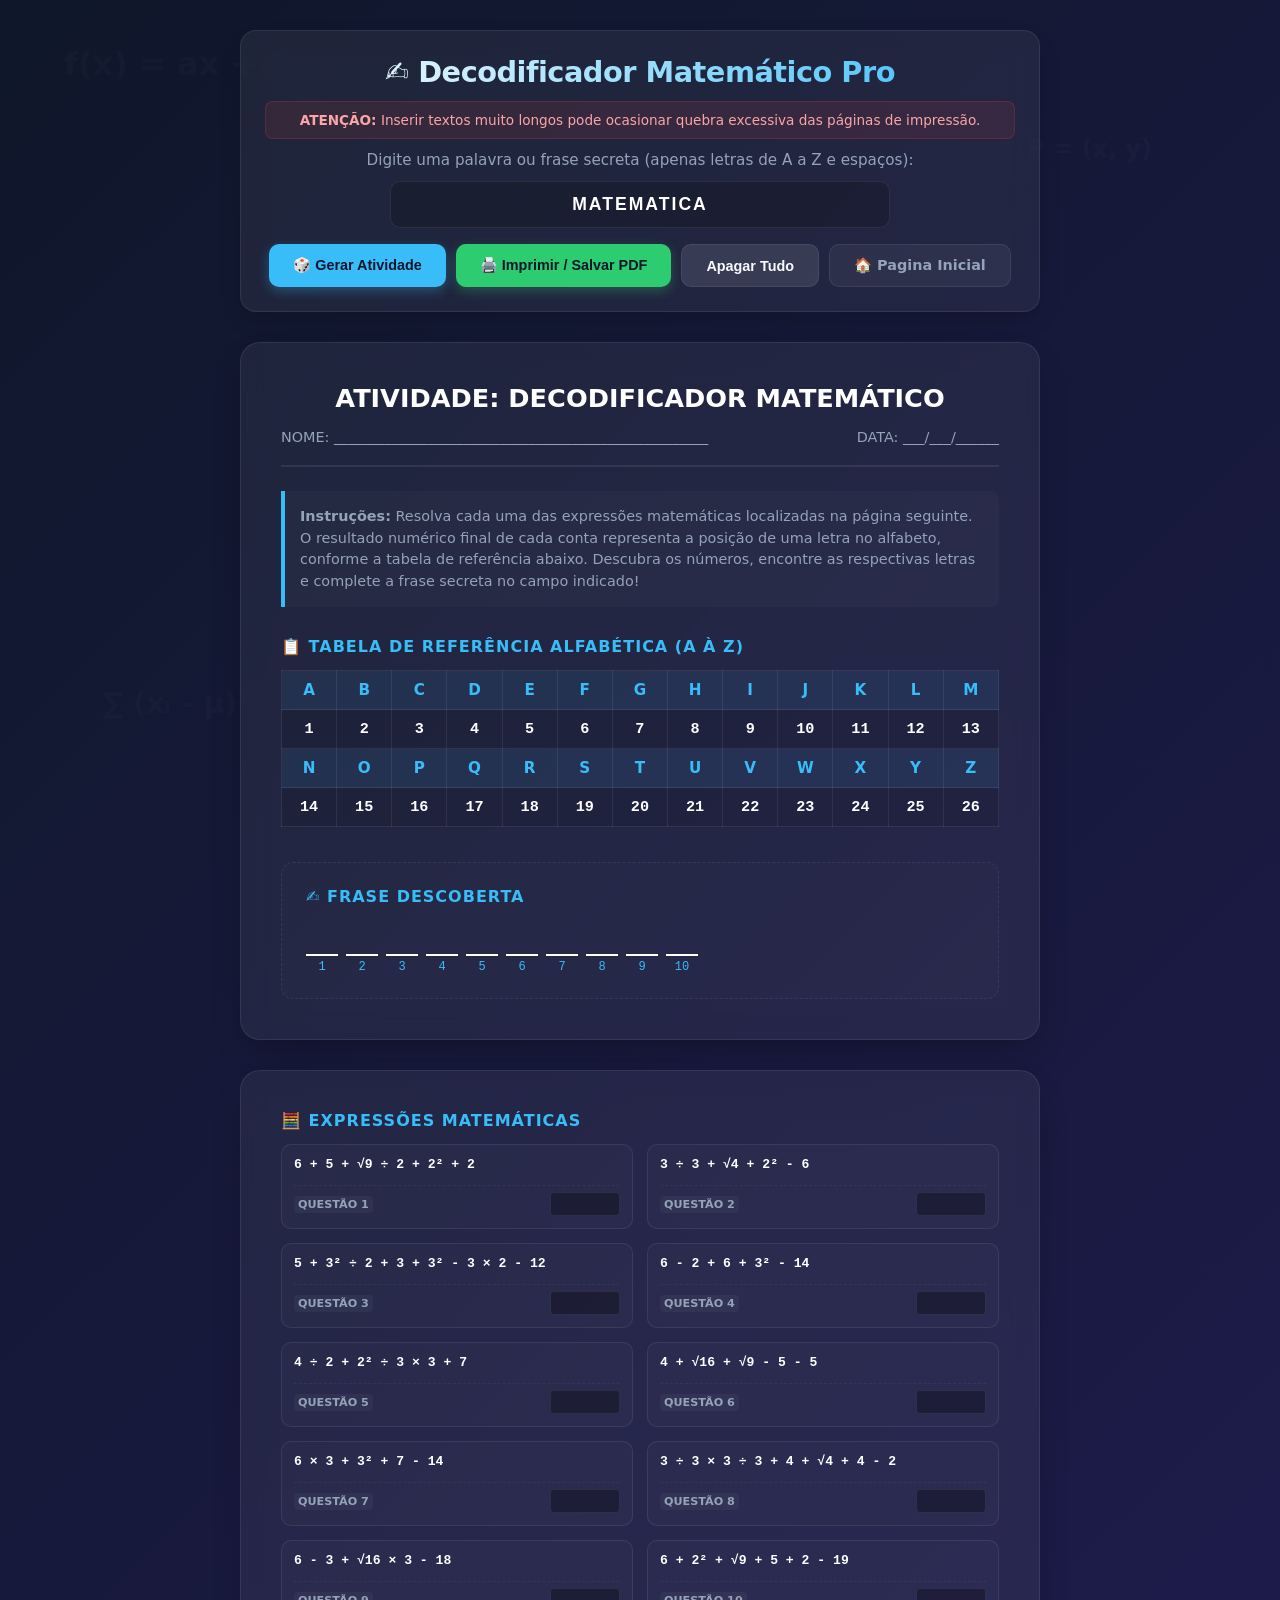
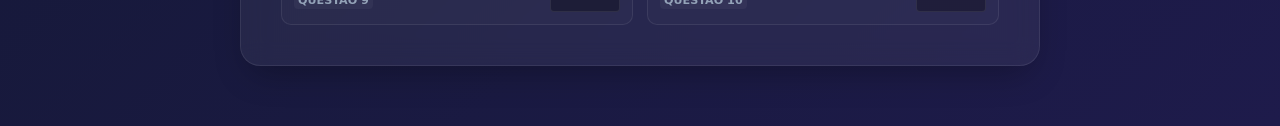
==== commit f9633dce: "Update index.html" ====
--- a/frases/index.html
+++ b/frases/index.html
@@ -360,7 +360,7 @@
             <button class="btn btn-blue" onclick="buildActivity()">🎲 Gerar Atividade</button>
             <button class="btn btn-green" onclick="window.print()">🖨️ Imprimir / Salvar PDF</button>
             <button class="btn btn-gray" onclick="document.getElementById('userPhrase').value=''; document.getElementById('userPhrase').focus();">Apagar Tudo</button>
-            <a href="https://profpablosanches.github.io/bingo/index.html" class="btn btn-home">🏠</a>
+            <a href="https://profpablosanches.github.io/bingo/index.html" class="btn btn-home">🏠 Pagina Inicial</a>
         </div>
     </div>
 
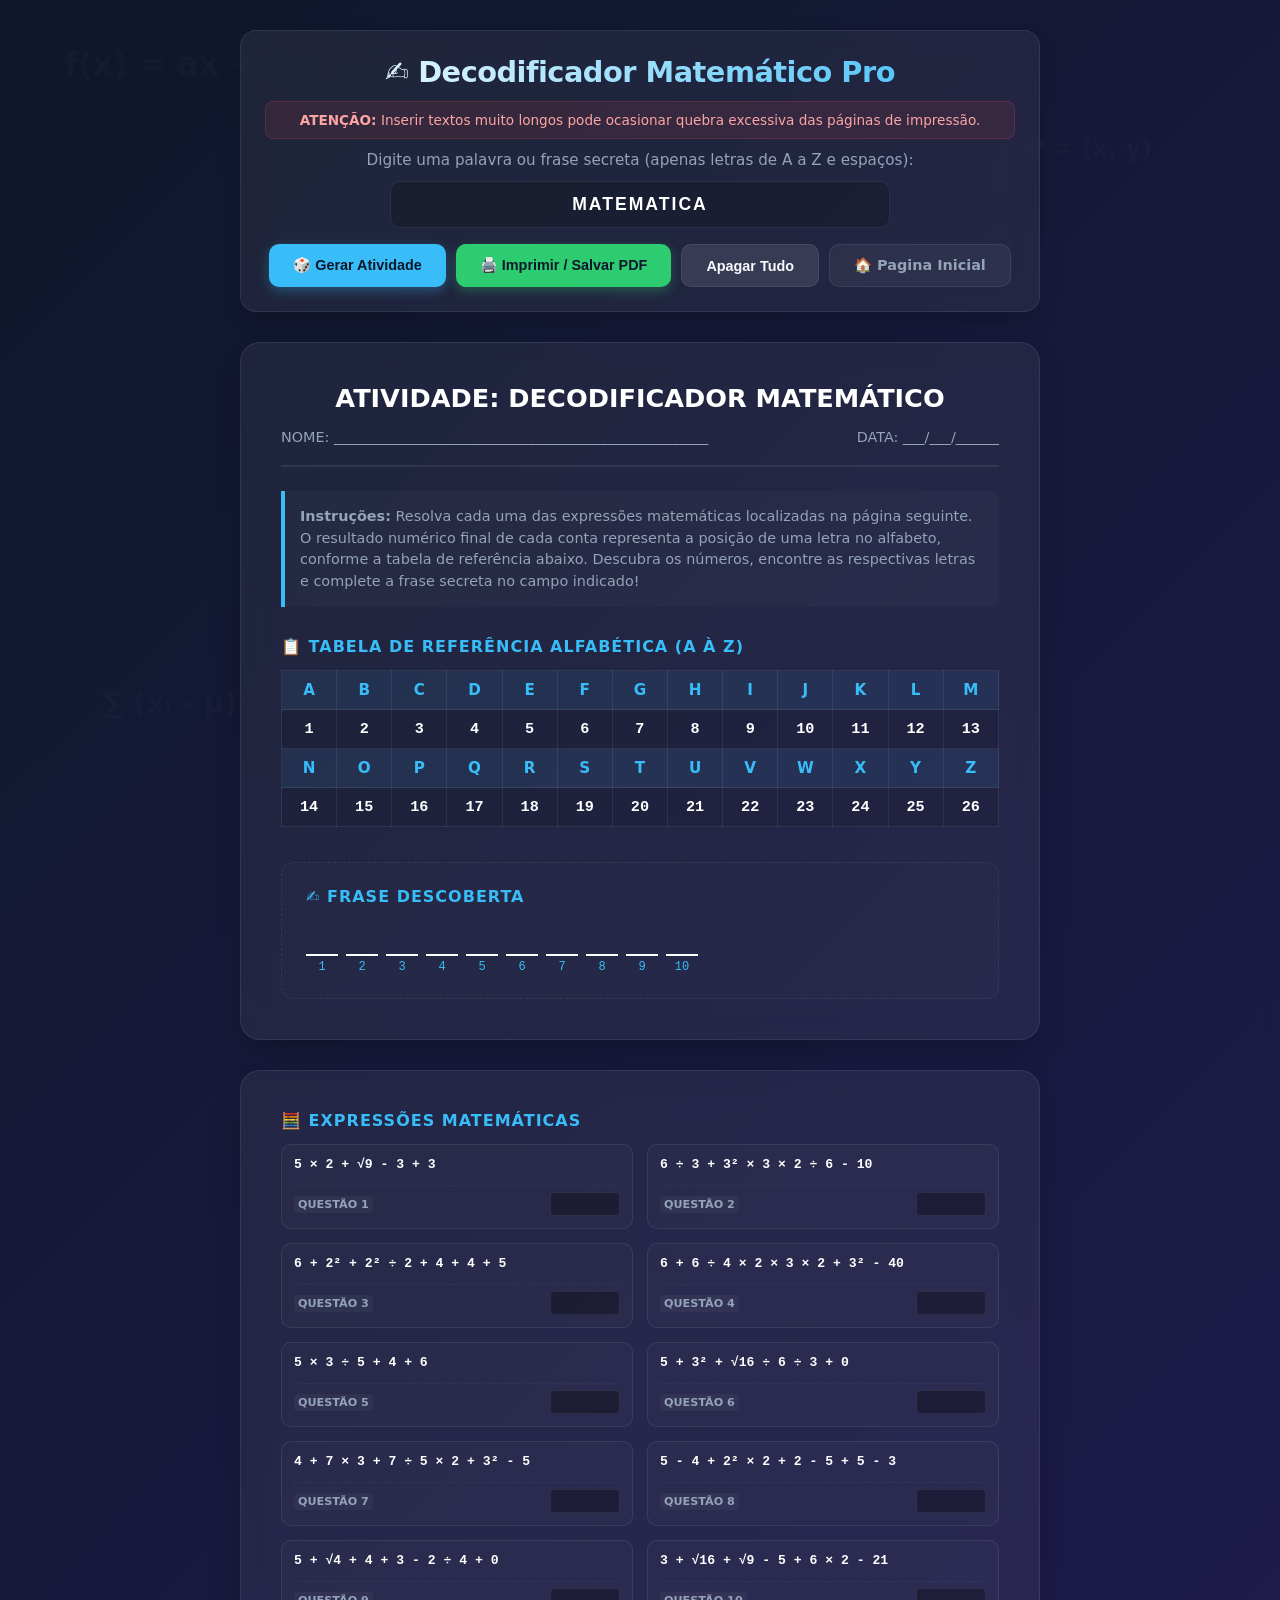
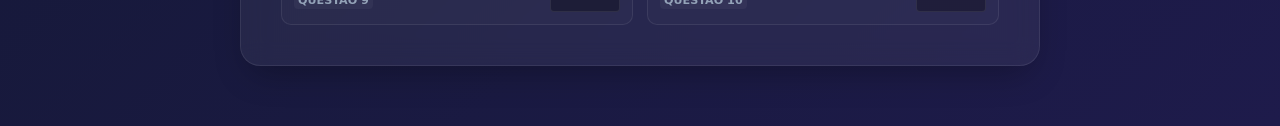
==== commit 18a6a95b: "Update index.html" ====
--- a/frases/index.html
+++ b/frases/index.html
@@ -477,18 +477,19 @@
 
                     case 'SUB':
                         const sub = Math.floor(Math.random() * 5) + 2;
-                        if (currentVal - sub > 0) {
-                            tokens.push('-');
-                            tokens.push(`${sub}`);
-                            currentVal -= sub;
-                            opsUsadas.add('SUB');
-                        } else {
+                            if (currentVal - sub > 0) {
+                                tokens.push('-');
+                                tokens.push(`${sub}`);
+                                currentVal -= sub;
+                                opsUsadas.add('SUB');
+                    } else {
+                    // Se a subtração fosse dar negativo, faz uma soma com o valor seguro de 'sub'
                             tokens.push('+');
-                            tokens.push(`${soma}`);
+                            tokens.push(`${sub}`); 
                             currentVal += sub;
                             opsUsadas.add('SOMA');
-                        }
-                        break;
+                    }
+                    break;
 
                     case 'SOMA':
                     default:
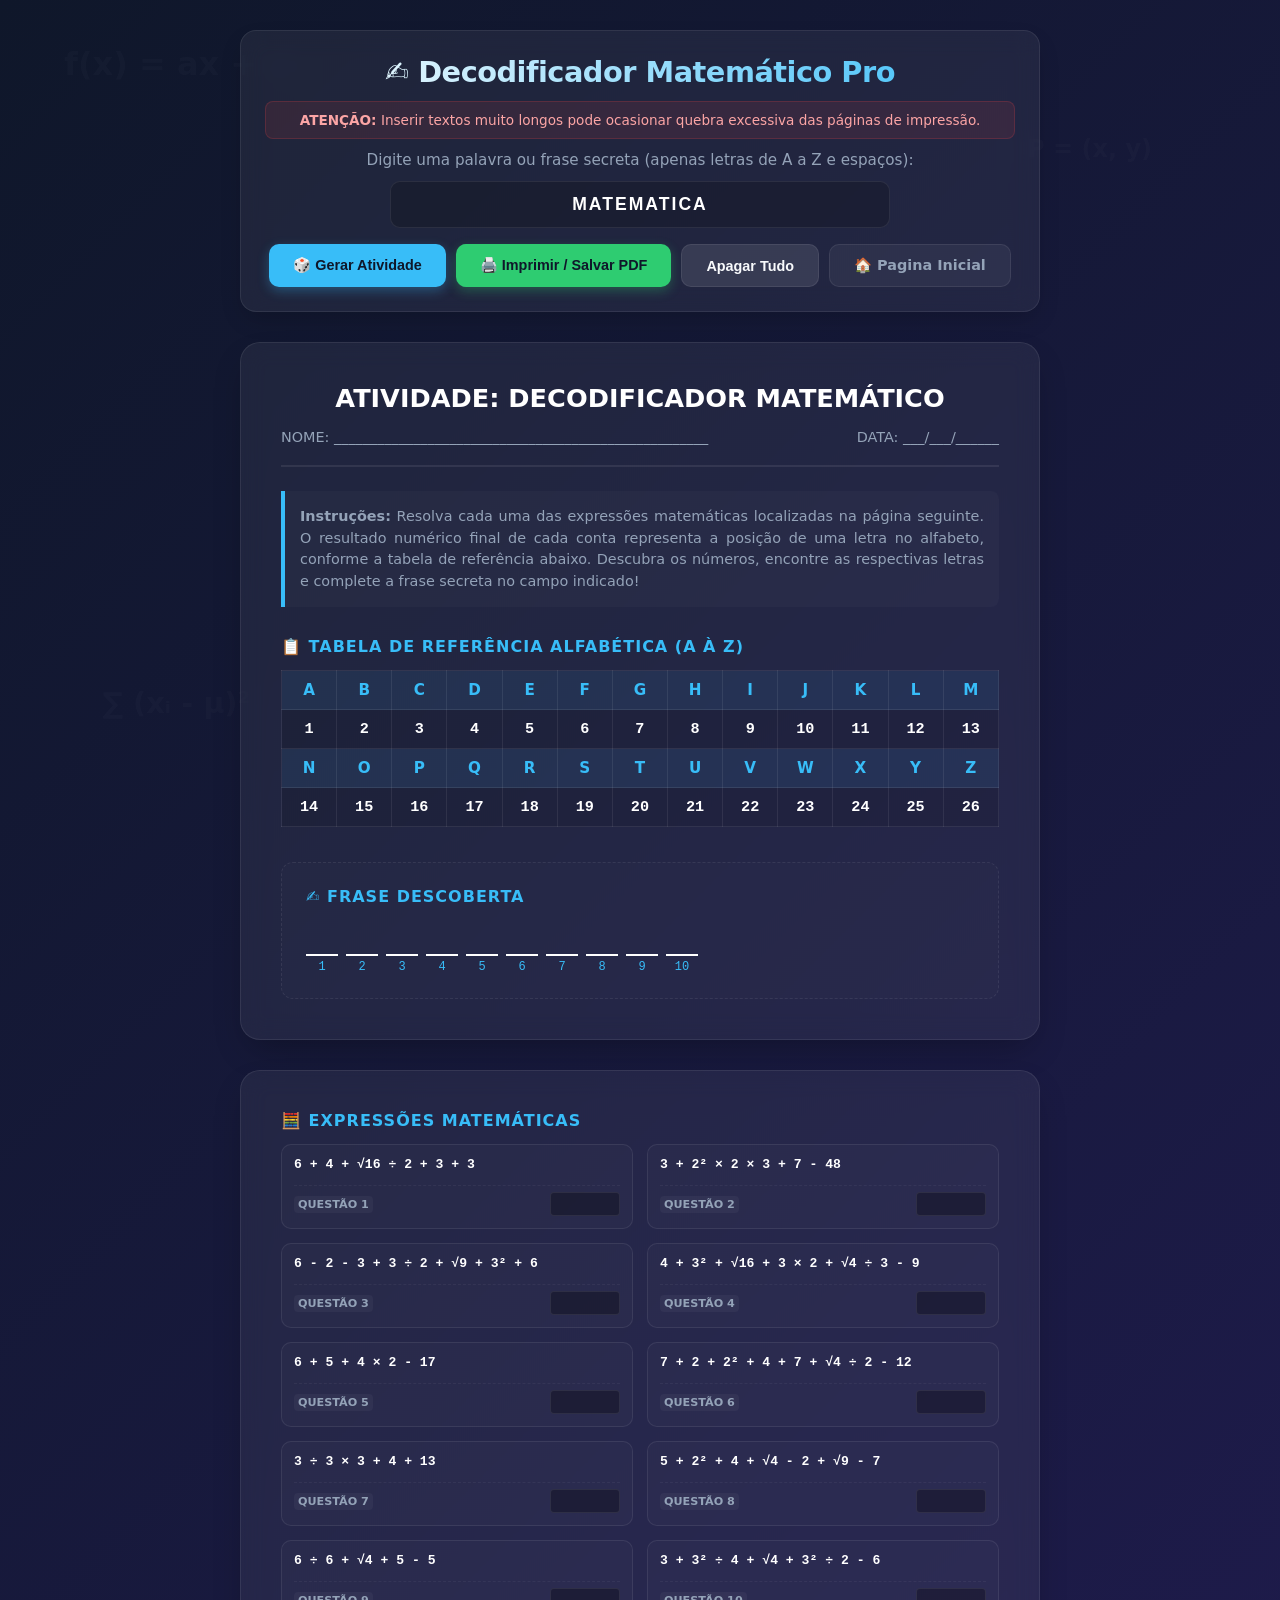
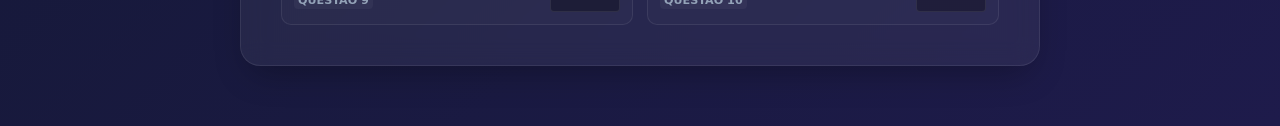
==== commit 8e0e15f5: "Update index.html" ====
--- a/frases/index.html
+++ b/frases/index.html
@@ -187,6 +187,7 @@
             line-height: 1.5;
             color: var(--text-muted);
             margin-bottom: 30px;
+            text-align: justify;
         }
 
         .section-title {
